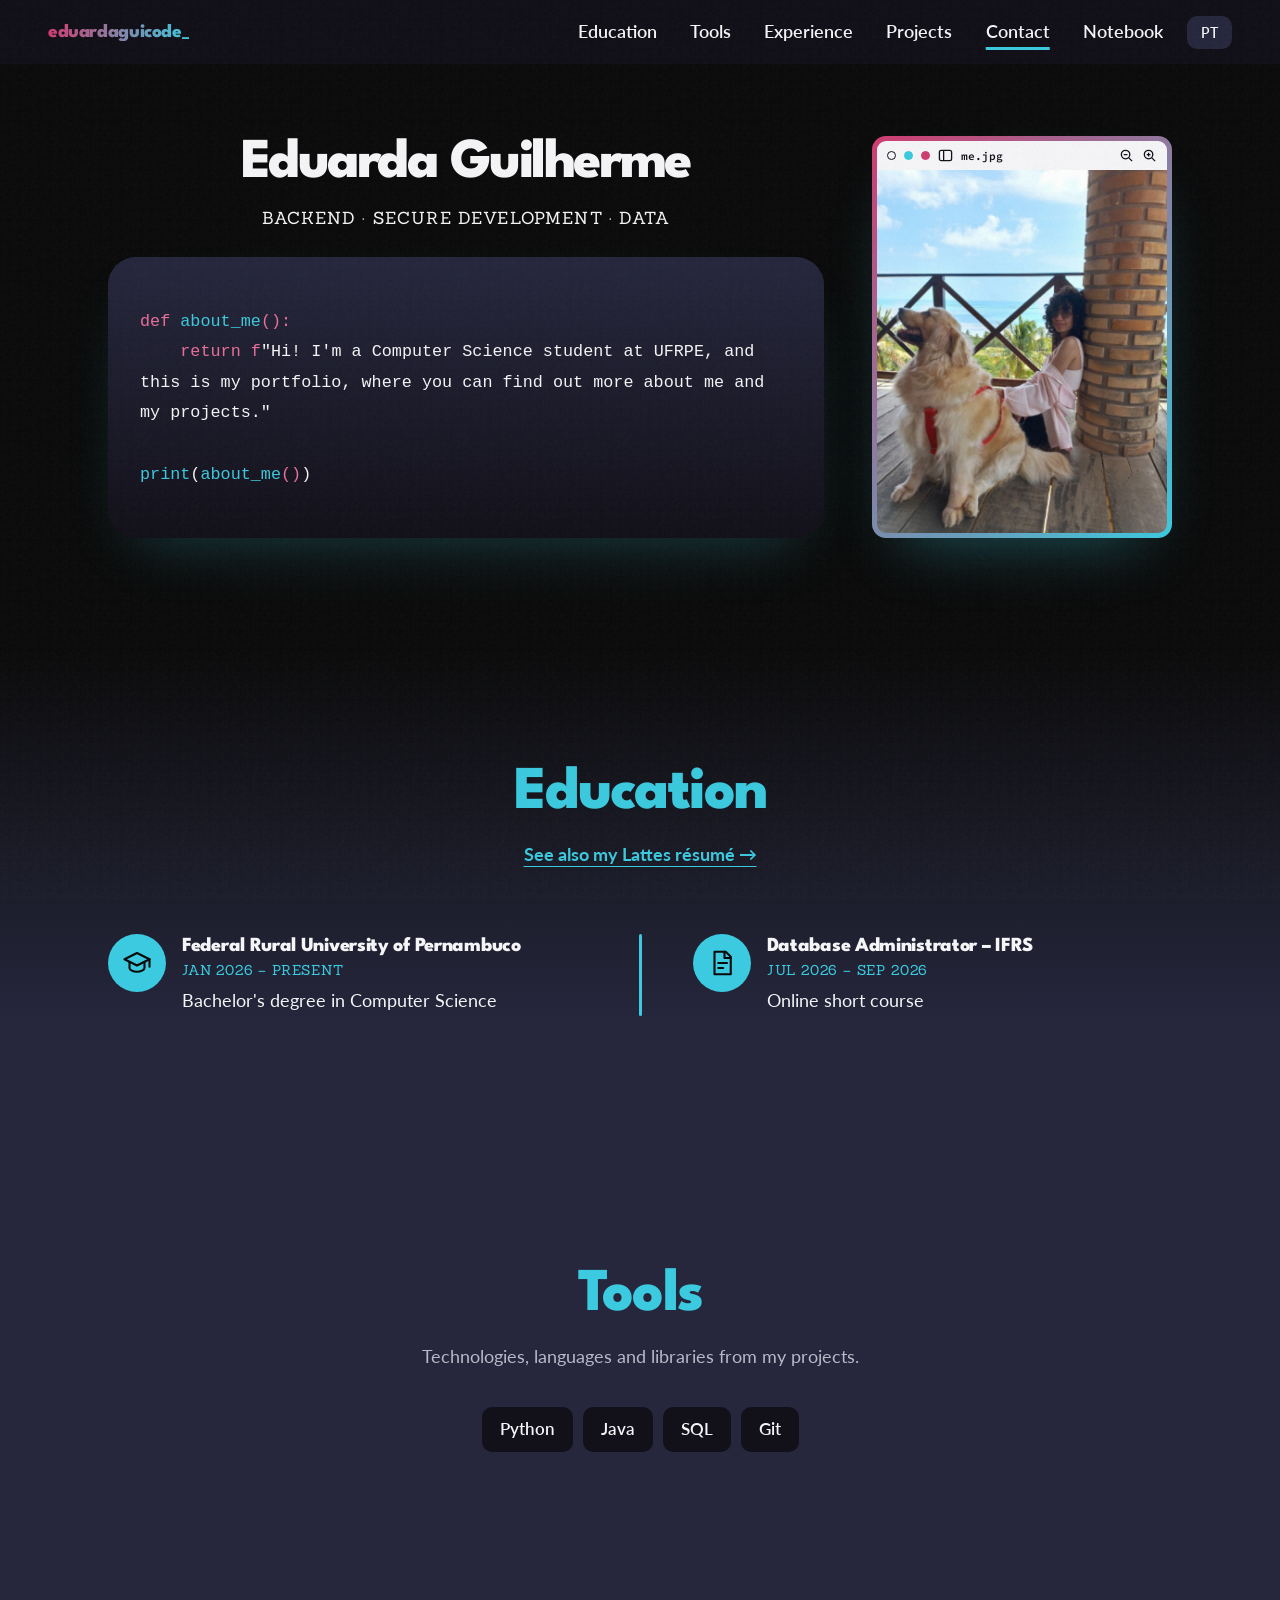
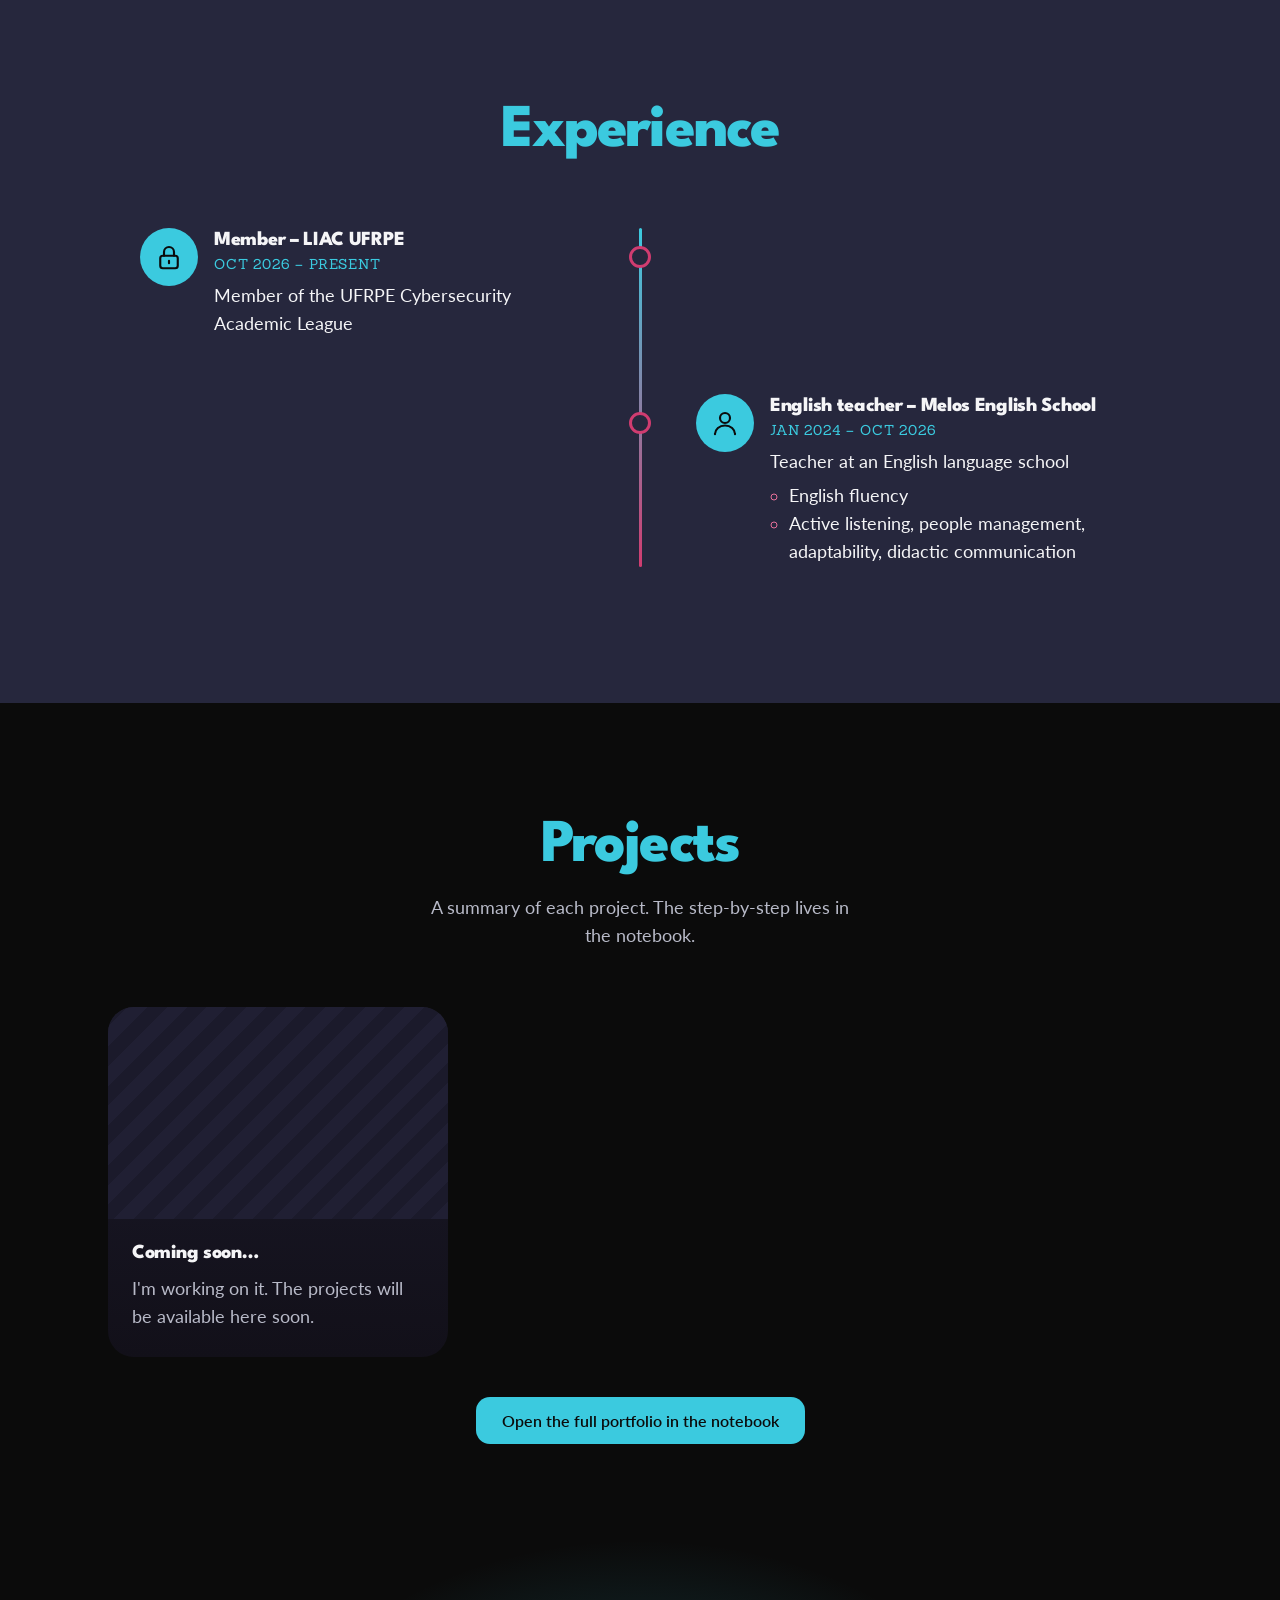
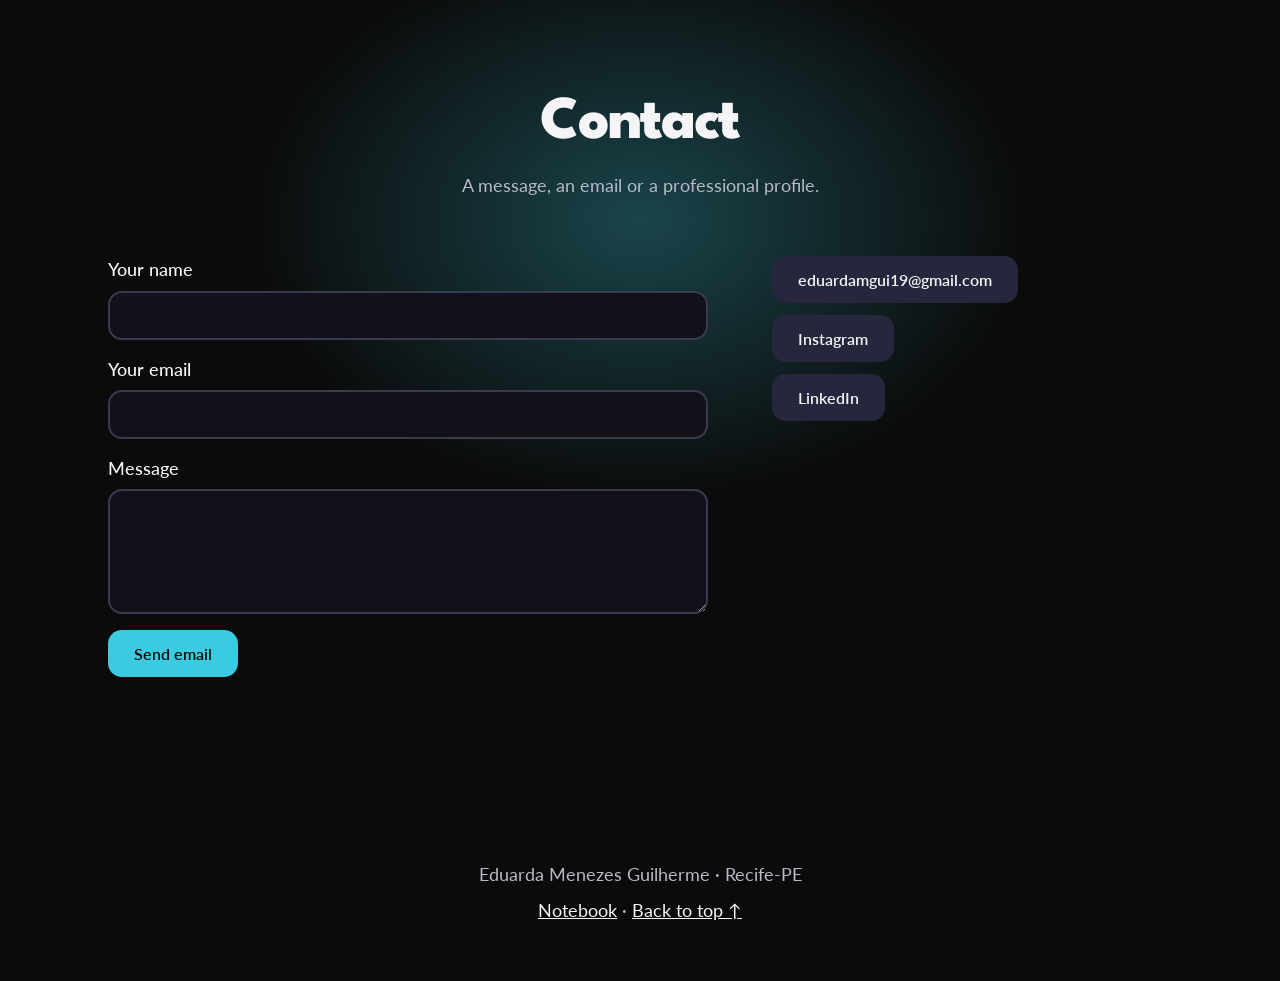
==== index.html @ 30572518 "Add files via upload" ====
<!DOCTYPE html>
<html lang="pt-BR">
<head>
<meta charset="utf-8">
<meta name="viewport" content="width=device-width, initial-scale=1">
<title>eduardaguicode — Eduarda Guilherme</title>
<meta name="description" content="Portfólio de Eduarda Guilherme, estudante de Ciência da Computação com foco em backend, desenvolvimento seguro e dados.">
<meta property="og:title" content="eduardaguicode_">
<meta property="og:description" content="Backend, desenvolvimento seguro e dados. Educação, experiência e projetos.">
<meta property="og:type" content="website">
<meta property="og:image" content="foto-eduarda.jpg">
<meta name="theme-color" content="#0B0B0B">
<link rel="icon" href="favicon.svg" type="image/svg+xml">
<link rel="preconnect" href="https://fonts.googleapis.com">
<link rel="preconnect" href="https://fonts.gstatic.com" crossorigin>
<link href="https://fonts.googleapis.com/css2?family=Lato:wght@400;700&family=League+Spartan:wght@700;800&family=Sanchez&family=Source+Code+Pro:wght@400&display=swap" rel="stylesheet">
<link rel="stylesheet" href="style.css">
</head>
<body>
<a class="skip" href="#main">Pular para o conteúdo</a>
<nav id="nav" aria-label="Principal"></nav>
<main id="main"></main>
<footer id="foot"></footer>
<noscript><p style="padding:2rem;text-align:center">Este site precisa de JavaScript. / This site needs JavaScript.</p></noscript>
<script src="data.js"></script>
<script src="app.js"></script>
<script>if(typeof DATA==="undefined"||typeof route_==="undefined"){document.getElementById("main").innerHTML="<p style=\"padding:2rem;text-align:center\">Não foi possível carregar data.js e app.js. Mantenha todos os arquivos na mesma pasta do index.html.</p>"}</script>
</body>
</html>
---- style.css ----
:root{
  --bg:#0B0B0B; --surface:#26273D; --deep:#121019; --card:#1b1a2b;
  --cyan:#3bcadf; --mag:#d03c70; --mag-ac:#e8709a; /* magenta claro: variante acessível para texto pequeno */
  --text:#F5F5F7; --muted:#B8BAC8; --border:#393A50;
  --grad:linear-gradient(90deg,var(--mag),var(--cyan));
  --disp:"League Spartan",system-ui,sans-serif; --sec:"Sanchez",Georgia,serif; --body:"Lato",system-ui,sans-serif; --code:"Source Code Pro",ui-monospace,monospace;
  --m:clamp(16px,4vw,48px); --ease:cubic-bezier(.2,.7,.2,1);
  --z-nav:20; --z-skip:30; --z-grain:40;
  color-scheme:dark}
*,*::before,*::after{box-sizing:border-box}
html{scroll-behavior:smooth;scroll-padding-top:90px}
body{margin:0;background:var(--bg);color:var(--text);font:400 1.1rem/1.6 var(--body);-webkit-font-smoothing:antialiased}
body::after{content:"";position:fixed;inset:0;pointer-events:none;z-index:var(--z-grain);opacity:.07;
  background-image:url("data:image/svg+xml,%3Csvg xmlns='http://www.w3.org/2000/svg' width='160' height='160'%3E%3Cfilter id='n'%3E%3CfeTurbulence baseFrequency='.9' numOctaves='2' stitchTiles='stitch'/%3E%3C/filter%3E%3Crect width='100%25' height='100%25' filter='url(%23n)'/%3E%3C/svg%3E")}
a{color:inherit}
p{margin:0;text-wrap:pretty}
h1,h2,h3{font-family:var(--disp);font-weight:800;margin:0;letter-spacing:-.03em;line-height:1.05;text-wrap:balance}
h2{font-size:clamp(2.3rem,5vw,3.8rem);color:var(--cyan);text-align:center}
h3{font-size:1.25rem;letter-spacing:-.015em;line-height:1.2}
:focus-visible{outline:3px solid var(--cyan);outline-offset:3px;border-radius:6px}
::selection{background:var(--mag);color:#fff}
.vh{position:absolute;width:1px;height:1px;overflow:hidden;clip:rect(0 0 0 0)}
.skip{position:absolute;left:12px;top:-60px;z-index:var(--z-skip);background:var(--cyan);color:var(--bg);padding:10px 16px;border-radius:10px;font-weight:600;transition:top .2s}
.skip:focus{top:12px}
.wrap{width:100%;max-width:1160px;margin-inline:auto;padding-inline:var(--m)}
.narrow{max-width:860px;text-align:center}
section{padding-block:clamp(56px,9vw,112px) clamp(72px,11vw,136px)}
.lede{color:var(--muted);text-align:center;margin:16px auto 0;max-width:46ch}
.lede a{color:var(--cyan);font-weight:700;text-underline-offset:5px}.lede a:hover{text-decoration-thickness:3px}

/* navegação */
#nav{position:sticky;top:0;z-index:var(--z-nav);display:flex;align-items:center;flex-wrap:wrap;gap:8px 24px;padding:12px var(--m);background:rgba(18,16,25,.95)}
.logo{font:800 1.2rem var(--disp);letter-spacing:-.02em;text-decoration:none;background:var(--grad);-webkit-background-clip:text;background-clip:text;color:transparent}
.cur{animation:blink 1.1s steps(2) infinite}
@keyframes blink{50%{opacity:0}}
.links{display:flex;gap:clamp(14px,2.6vw,34px);margin-left:auto;overflow-x:auto;scrollbar-width:none}
.links a{font-weight:600;text-decoration:underline 3px transparent;text-underline-offset:9px;white-space:nowrap;padding:6px 0;transition:color .2s,text-decoration-color .2s}
.links a:hover{color:var(--cyan)}
.links a.on{text-decoration-color:var(--cyan)}
.lang{background:var(--surface);color:var(--text);border:0;border-radius:10px;padding:8px 14px;font:600 .9rem var(--body);cursor:pointer;transition:background .2s,transform .15s}
.lang:hover{background:var(--mag)}.lang:active{transform:scale(.96)}
@media(max-width:820px){.lang{margin-left:auto}.links{order:3;width:100%;margin:0}}

/* botões */
.btn{display:inline-block;background:var(--cyan);color:var(--bg);border:0;border-radius:14px;padding:14px 26px;font:600 1rem var(--body);text-decoration:none;cursor:pointer;transition:transform .2s var(--ease),filter .2s,background .2s}
.btn:hover{transform:translateY(-2px);filter:brightness(1.1)}
.btn:active{transform:scale(.98)}
.btn.alt{background:var(--surface);color:var(--text)}
.btn.alt:hover{background:#34355a;filter:none}
.cta{text-align:center}

/* moldura estilo navegador */
.chrome{display:flex;align-items:center;gap:8px;background:var(--text);color:var(--deep);padding:7px 10px;font:400 .7rem var(--code)}
.chrome i{width:9px;height:9px;border-radius:50%;border:1.5px solid var(--deep)}
.chrome i+i{background:var(--cyan);border-color:var(--cyan)}.chrome i+i+i{background:var(--mag);border-color:var(--mag)}
.chrome span{margin-right:auto;font-weight:600}
.chrome svg{flex:none}

/* hero */
.hero{display:grid;grid-template-columns:minmax(0,1fr) minmax(220px,300px);gap:clamp(24px,4vw,48px);align-items:stretch;padding-block:clamp(40px,6vw,72px) clamp(56px,9vw,112px)}
.intro{text-align:center;display:flex;flex-direction:column}
h1{letter-spacing:-.045em;line-height:.98}
.intro h1{font-size:min(4.1rem,4.4vw);white-space:nowrap}
.sub{font:400 clamp(.85rem,1.6vw,1.05rem) var(--sec);text-transform:uppercase;letter-spacing:.07em;margin:16px 0 28px}
.code{flex:1;display:flex;flex-direction:column;justify-content:center;text-align:left;background:linear-gradient(180deg,var(--surface),var(--deep));border-radius:28px;padding:clamp(20px,3vw,32px);box-shadow:0 28px 60px -30px rgba(59,202,223,.3)}
.code pre{margin:0;white-space:pre-wrap;font:400 clamp(.85rem,1.5vw,1.05rem)/1.7 var(--code);overflow-wrap:anywhere}
.code .k,.code .p{color:var(--mag-ac)}.code .f{color:var(--cyan)}
.frame{display:flex;flex-direction:column;margin:0;background:linear-gradient(135deg,var(--mag),var(--cyan));padding:5px;border-radius:14px;box-shadow:0 30px 60px -30px rgba(59,202,223,.4);transition:transform .4s var(--ease)}
.frame:hover{transform:rotate(-1deg) translateY(-3px)}
.frame .chrome{border-radius:9px 9px 0 0}
.frame img{display:block;flex:1;min-height:0;width:100%;height:auto;aspect-ratio:4/5;object-fit:cover;border-radius:0 0 9px 9px;background:var(--deep)}
@media(max-width:760px){.intro h1{font-size:8.2vw}.hero{grid-template-columns:1fr}.frame{max-width:320px;margin-inline:auto;order:-1}}

/* faixa educação / ferramentas / experiência */
.band{background:linear-gradient(180deg,var(--bg) 0,var(--surface) 380px,var(--surface) 100%)}
.edu{display:grid;grid-template-columns:1fr 3px 1fr;gap:clamp(24px,4vw,56px);margin-top:clamp(36px,5vw,64px)}
.edu .bar{background:var(--cyan);border-radius:2px}
.list,.tl{list-style:none;margin:0;padding:0;display:grid;gap:32px}
.item{display:grid;grid-template-columns:auto 1fr;gap:16px;align-items:start}
.item h3{color:var(--text)}
.date{font-family:var(--sec);text-transform:uppercase;letter-spacing:.06em;color:var(--cyan);font-weight:400;margin:2px 0 6px;font-size:.85rem}
.dots{margin:6px 0 0;padding-left:1.1em}.dots li::marker{color:var(--mag-ac)}
.ico{display:grid;place-items:center;width:58px;height:58px;border-radius:50%;background:var(--cyan)}
.ico svg{width:30px;height:30px;fill:none;stroke:var(--bg);stroke-width:1.7;stroke-linecap:round;stroke-linejoin:round}
@media(max-width:760px){.edu{grid-template-columns:1fr}.edu .bar{height:3px}}
.tags{display:flex;flex-wrap:wrap;gap:10px;list-style:none;margin:36px 0 0;padding:0}
.narrow .tags{justify-content:center}
.tag{background:var(--deep);border-radius:10px;padding:9px 18px;font-weight:600;font-size:1.05rem;transition:transform .2s var(--ease),color .2s}
.tag:hover{transform:translateY(-3px);color:var(--cyan)}
.tl{position:relative;max-width:1000px;margin:clamp(36px,5vw,64px) auto 0;gap:56px}
.tl::before{content:"";position:absolute;left:50%;top:0;bottom:0;width:3px;margin-left:-1.5px;background:linear-gradient(180deg,var(--cyan),var(--mag));border-radius:2px}
.tl .item{position:relative;width:50%;padding-right:56px}
.tl .item:nth-child(even){margin-left:50%;padding-right:0;padding-left:56px}
.tl .item::after{content:"";position:absolute;top:18px;right:-11px;width:22px;height:22px;border-radius:50%;border:3px solid var(--mag);background:var(--surface)}
.tl .item:nth-child(even)::after{right:auto;left:-11px}
@media(max-width:760px){.tl::before{left:11px}.tl .item,.tl .item:nth-child(even){width:100%;margin-left:0;padding:0 0 0 48px}
  .tl .item::after,.tl .item:nth-child(even)::after{left:0;right:auto}}

/* projetos */
.pgrid{display:grid;grid-template-columns:repeat(auto-fill,minmax(280px,1fr));gap:22px;margin:clamp(36px,5vw,56px) 0 40px;align-items:start}
.pcard{display:flex;flex-direction:column;background:linear-gradient(180deg,var(--card),var(--deep));border-radius:26px;overflow:hidden;text-decoration:none;color:var(--text);transition:transform .25s var(--ease),box-shadow .25s}
a.pcard:hover{transform:translateY(-5px);box-shadow:0 26px 50px -26px rgba(59,202,223,.45)}
.pimg{aspect-ratio:16/10;background:var(--card);display:grid;place-items:center;font:800 4rem var(--disp);color:var(--surface);overflow:hidden}
.pimg img{width:100%;height:100%;object-fit:cover}
.pbody{display:flex;flex-direction:column;gap:10px;padding:22px 24px 26px;flex:1}
.pbody p{color:var(--muted)}
.pbody .tags{margin:4px 0 0;gap:6px}.pbody .tag{font-size:.82rem;padding:4px 11px;background:var(--surface)}
.more{margin-top:auto;padding-top:10px;color:var(--cyan);font-weight:600}
.ghost .pimg{background:repeating-linear-gradient(135deg,var(--card) 0 14px,#201f33 14px 28px)}

/* contato */
.contact{position:relative;isolation:isolate}
.contact::before{content:"";position:absolute;z-index:-1;left:50%;top:-40px;width:min(780px,100%);height:560px;transform:translateX(-50%);background:radial-gradient(closest-side,rgba(59,202,223,.3),transparent)}
.contact h2{color:var(--text)}
.cgrid{display:grid;grid-template-columns:1.2fr .8fr;gap:clamp(24px,5vw,64px);margin-top:clamp(36px,5vw,56px);align-items:start}
form{display:grid;gap:16px;justify-items:start}
label{display:grid;gap:6px;font-weight:500;width:100%}
input,textarea{width:100%;background:var(--deep);color:var(--text);border:2px solid var(--border);border-radius:14px;padding:13px 16px;font:400 1rem var(--body);transition:border-color .2s}
input:focus,textarea:focus{border-color:var(--cyan);outline:0}
[aria-invalid=true]{border-color:var(--mag)}
.err{display:none;color:var(--mag-ac);font-size:.92rem}.err.show{display:block}
.soc{display:grid;gap:12px;justify-items:start}
@media(max-width:760px){.cgrid{grid-template-columns:1fr}}

/* bloco de notas */
.nb{max-width:960px;padding-block:clamp(32px,6vw,72px)}
.back{color:var(--cyan);font-weight:600;text-decoration:none}
.back:hover{text-decoration:underline;text-underline-offset:5px}
.note{margin-top:24px;background:var(--deep);border-radius:22px;overflow:hidden}
.note .body{display:grid;gap:22px;padding:clamp(24px,5vw,56px)}
.note h1{color:var(--cyan);font-size:clamp(2rem,5vw,3.4rem)}
.note h2{text-align:left;font-size:1.6rem}
.note p{max-width:62ch}
.pitch{font-size:clamp(1.15rem,2.2vw,1.5rem);line-height:1.4}
.steps{margin:0;padding-left:1.4em;display:grid;gap:22px;max-width:66ch}
.steps li::marker{color:var(--mag-ac);font-weight:800}
.steps h3{margin-bottom:4px}
.row{display:flex;flex-wrap:wrap;gap:12px;max-width:none!important}
.nlist{list-style:none;margin:0;padding:0;display:grid;gap:10px}
.nlist a{display:flex;justify-content:space-between;gap:16px;background:var(--surface);border-radius:16px;padding:18px 24px;text-decoration:none;font:800 1.25rem var(--disp);letter-spacing:-.02em;transition:background .2s,transform .2s var(--ease)}
.nlist a:hover{background:#34355a;transform:translateX(4px)}
.wipbox{background:var(--card);border-radius:18px;padding:clamp(24px,4vw,40px)}
.wipbox::before{content:"";display:block;width:52px;height:7px;border-radius:4px;background:var(--mag);margin-bottom:20px}
.big{font:800 clamp(1.6rem,4vw,2.6rem)/1.1 var(--disp);letter-spacing:-.03em;margin-bottom:10px}

footer{padding:48px var(--m) 56px;text-align:center;color:var(--muted);display:grid;gap:8px}
footer a{color:var(--text)}footer a:hover{color:var(--cyan)}

/* movimento */
.js .rv{opacity:0;transform:translateY(24px);transition:opacity .6s var(--ease),transform .6s var(--ease);transition-delay:calc(var(--i,0)*80ms)}
.js .rv.in{opacity:1;transform:none}
@media(prefers-reduced-motion:reduce){html{scroll-behavior:auto}.cur{animation:none}.js .rv{transform:none;transition:opacity .2s}*{transition-duration:.01ms!important}}
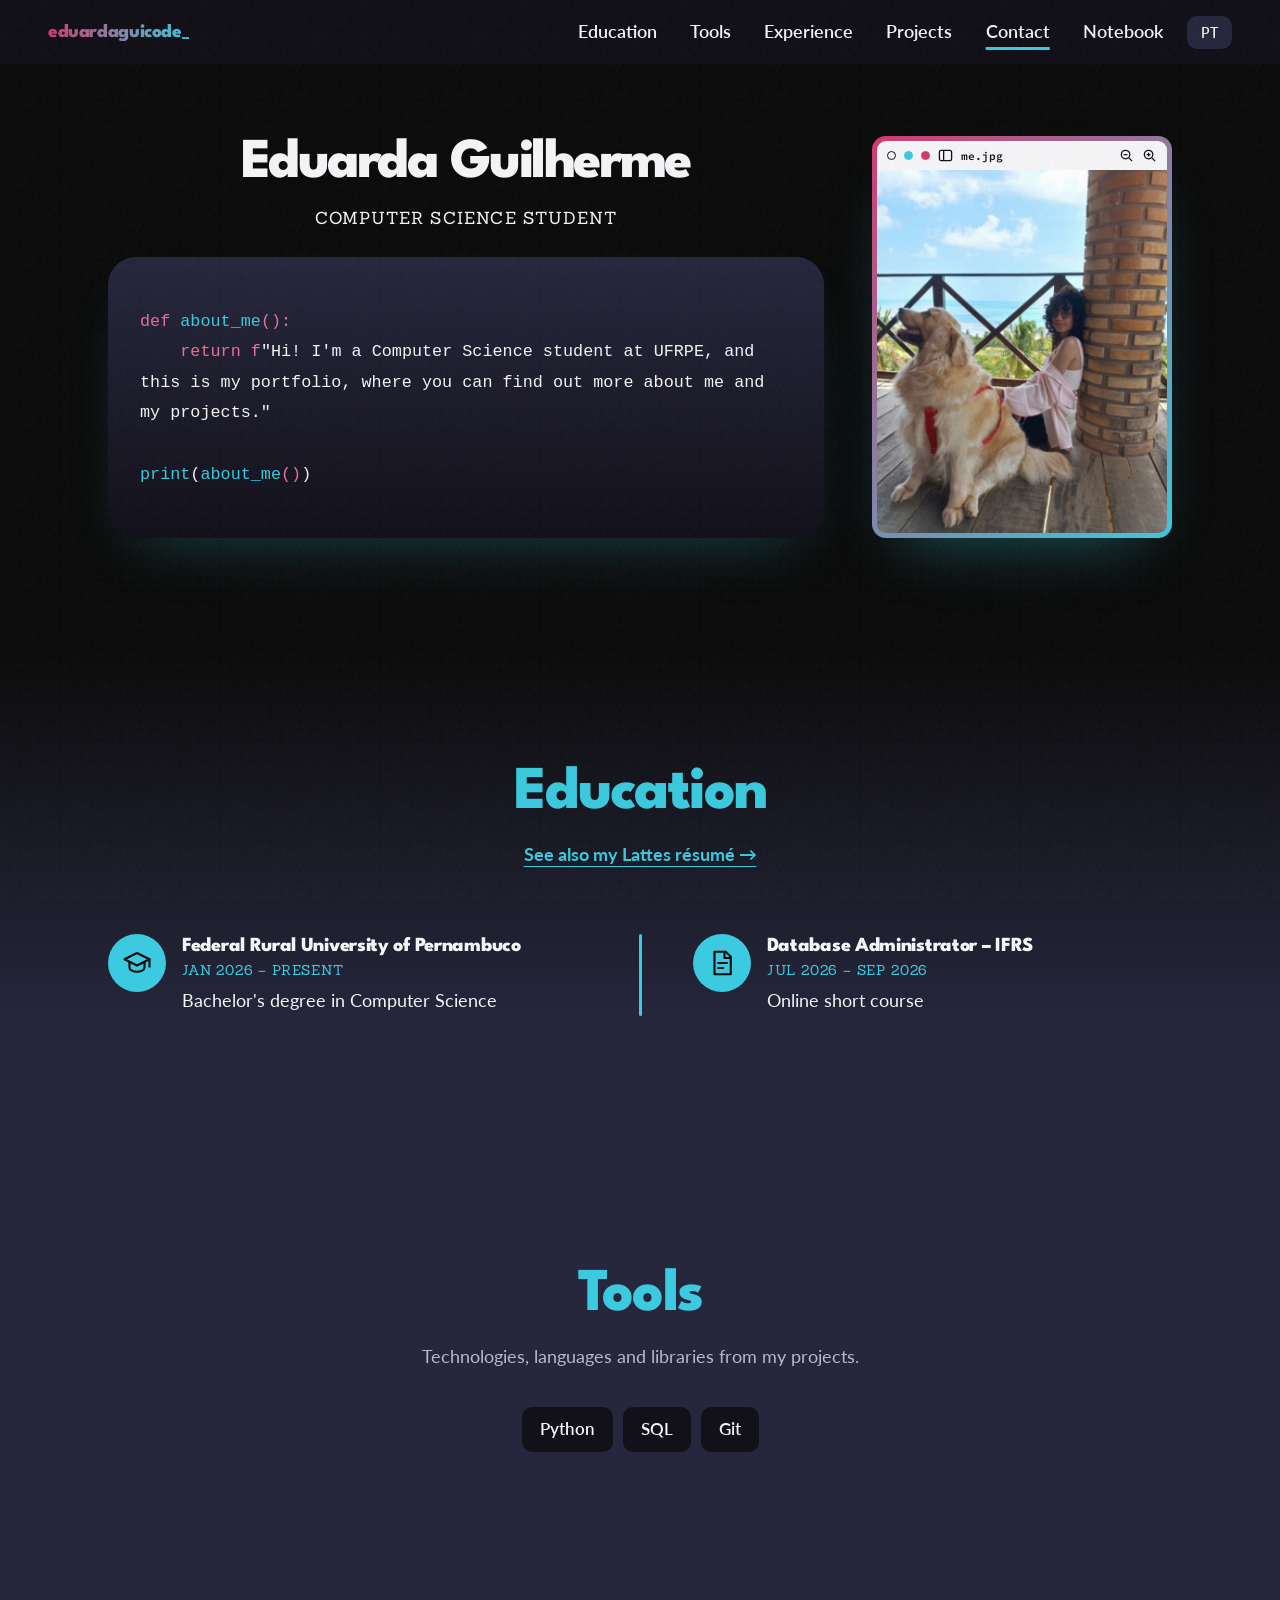
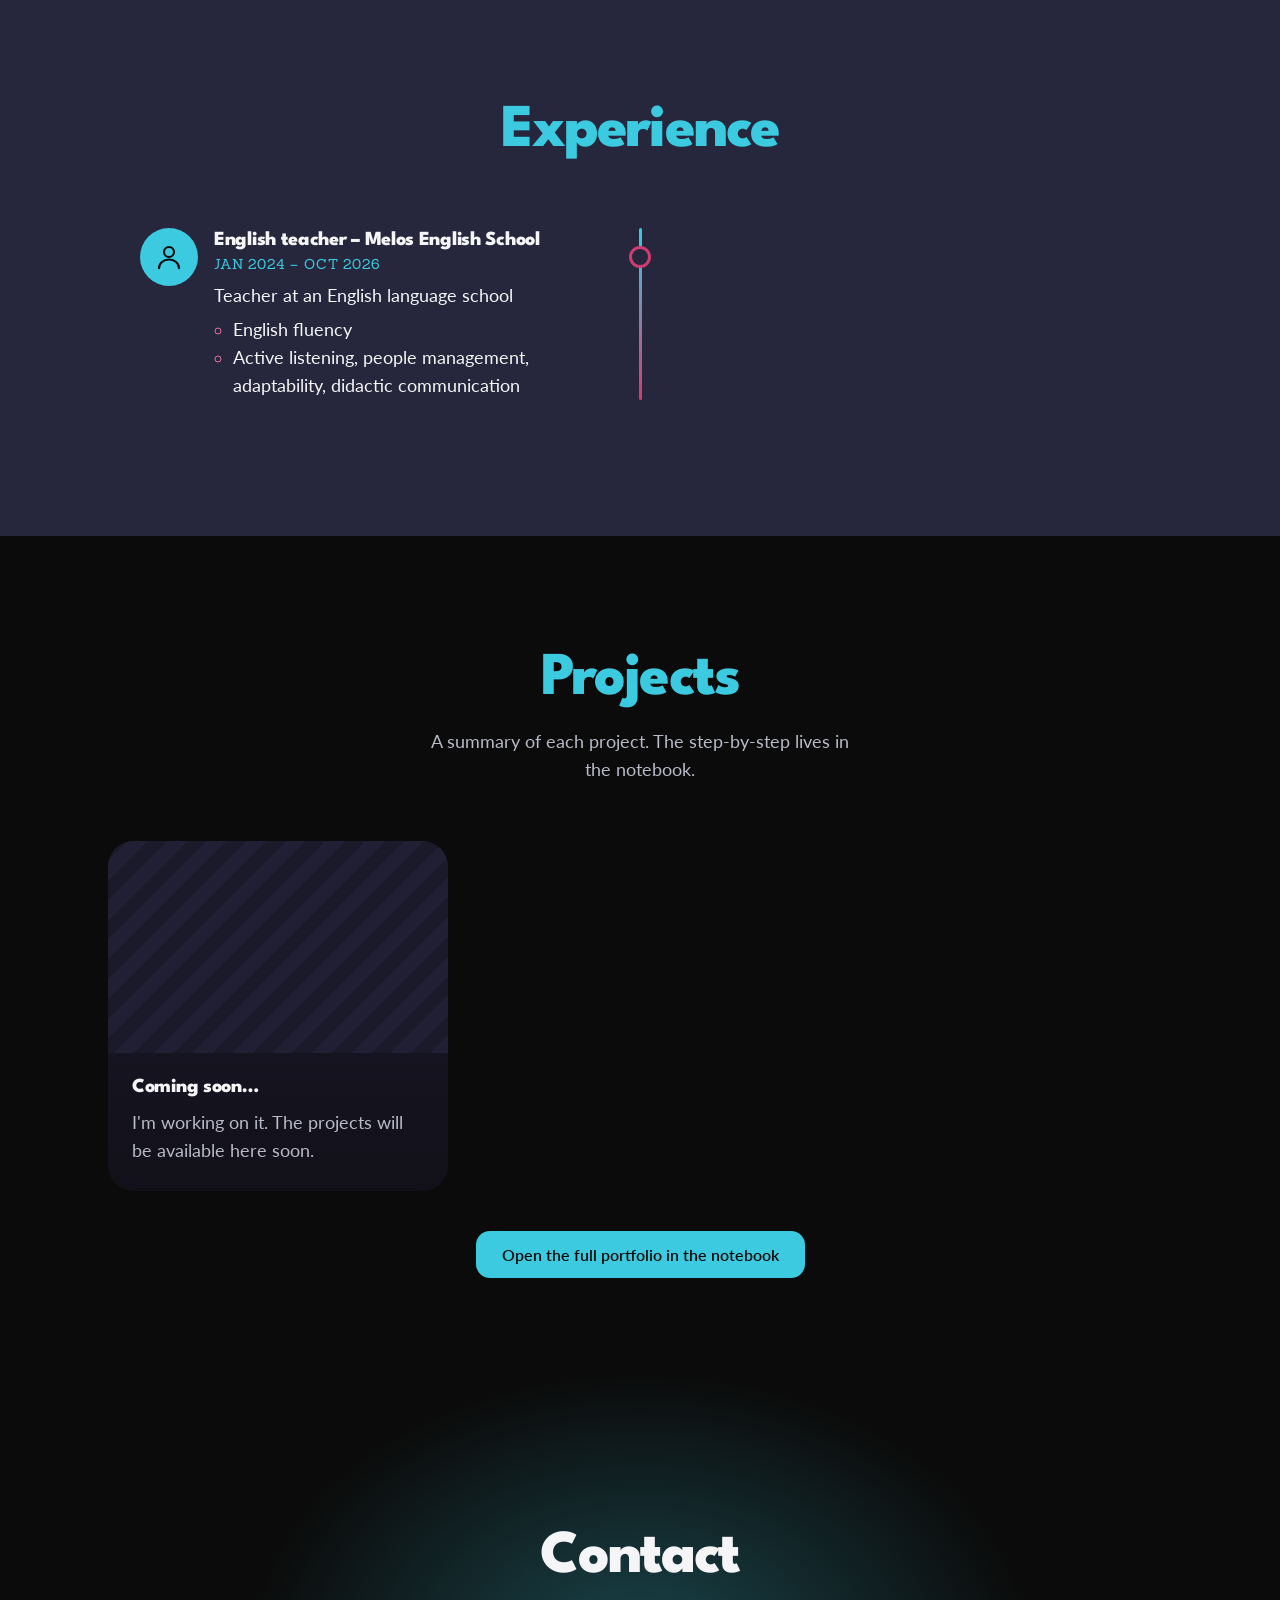
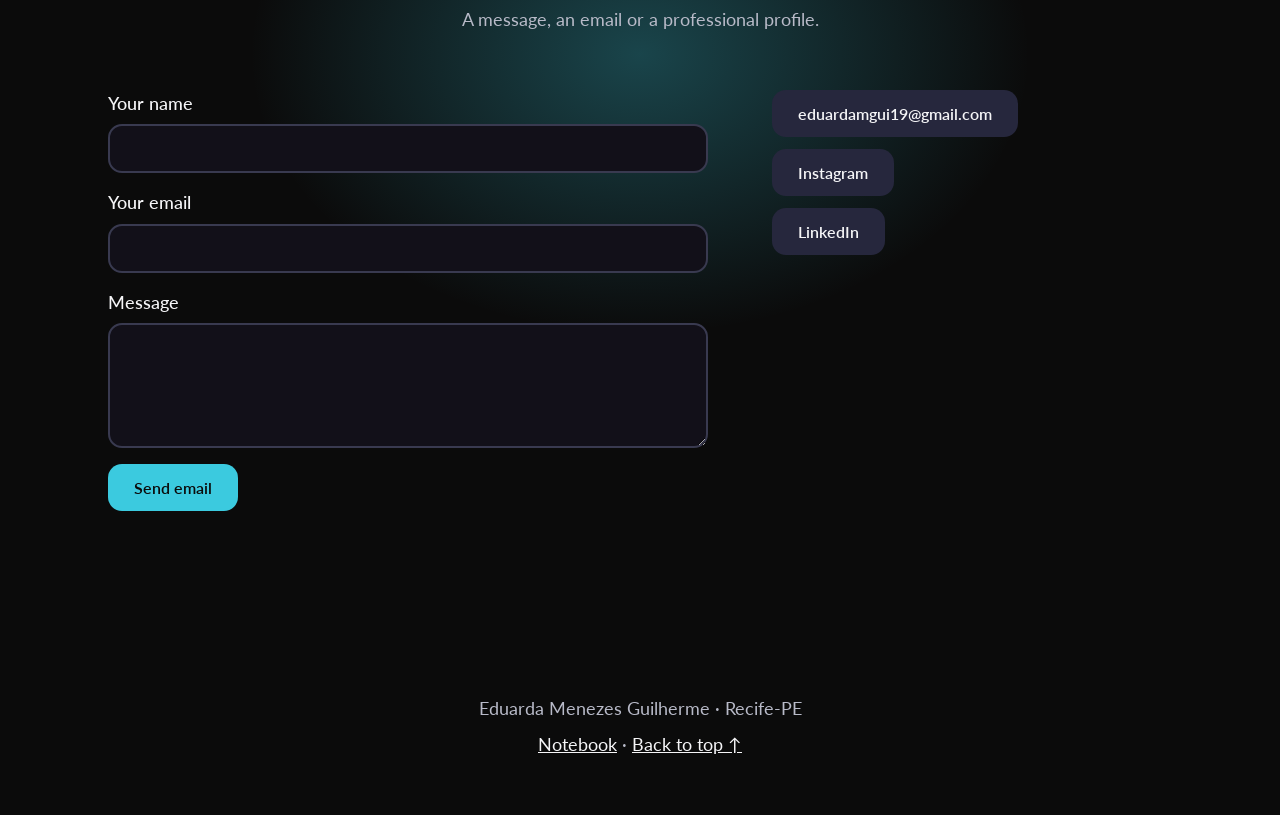
==== commit aa25c5df: "edição de informações" ====
--- a/index.html
+++ b/index.html
@@ -3,7 +3,7 @@
 <head>
 <meta charset="utf-8">
 <meta name="viewport" content="width=device-width, initial-scale=1">
-<title>eduardaguicode — Eduarda Guilherme</title>
+<title>eduardaguicode_</title>
 <meta name="description" content="Portfólio de Eduarda Guilherme, estudante de Ciência da Computação com foco em backend, desenvolvimento seguro e dados.">
 <meta property="og:title" content="eduardaguicode_">
 <meta property="og:description" content="Backend, desenvolvimento seguro e dados. Educação, experiência e projetos.">
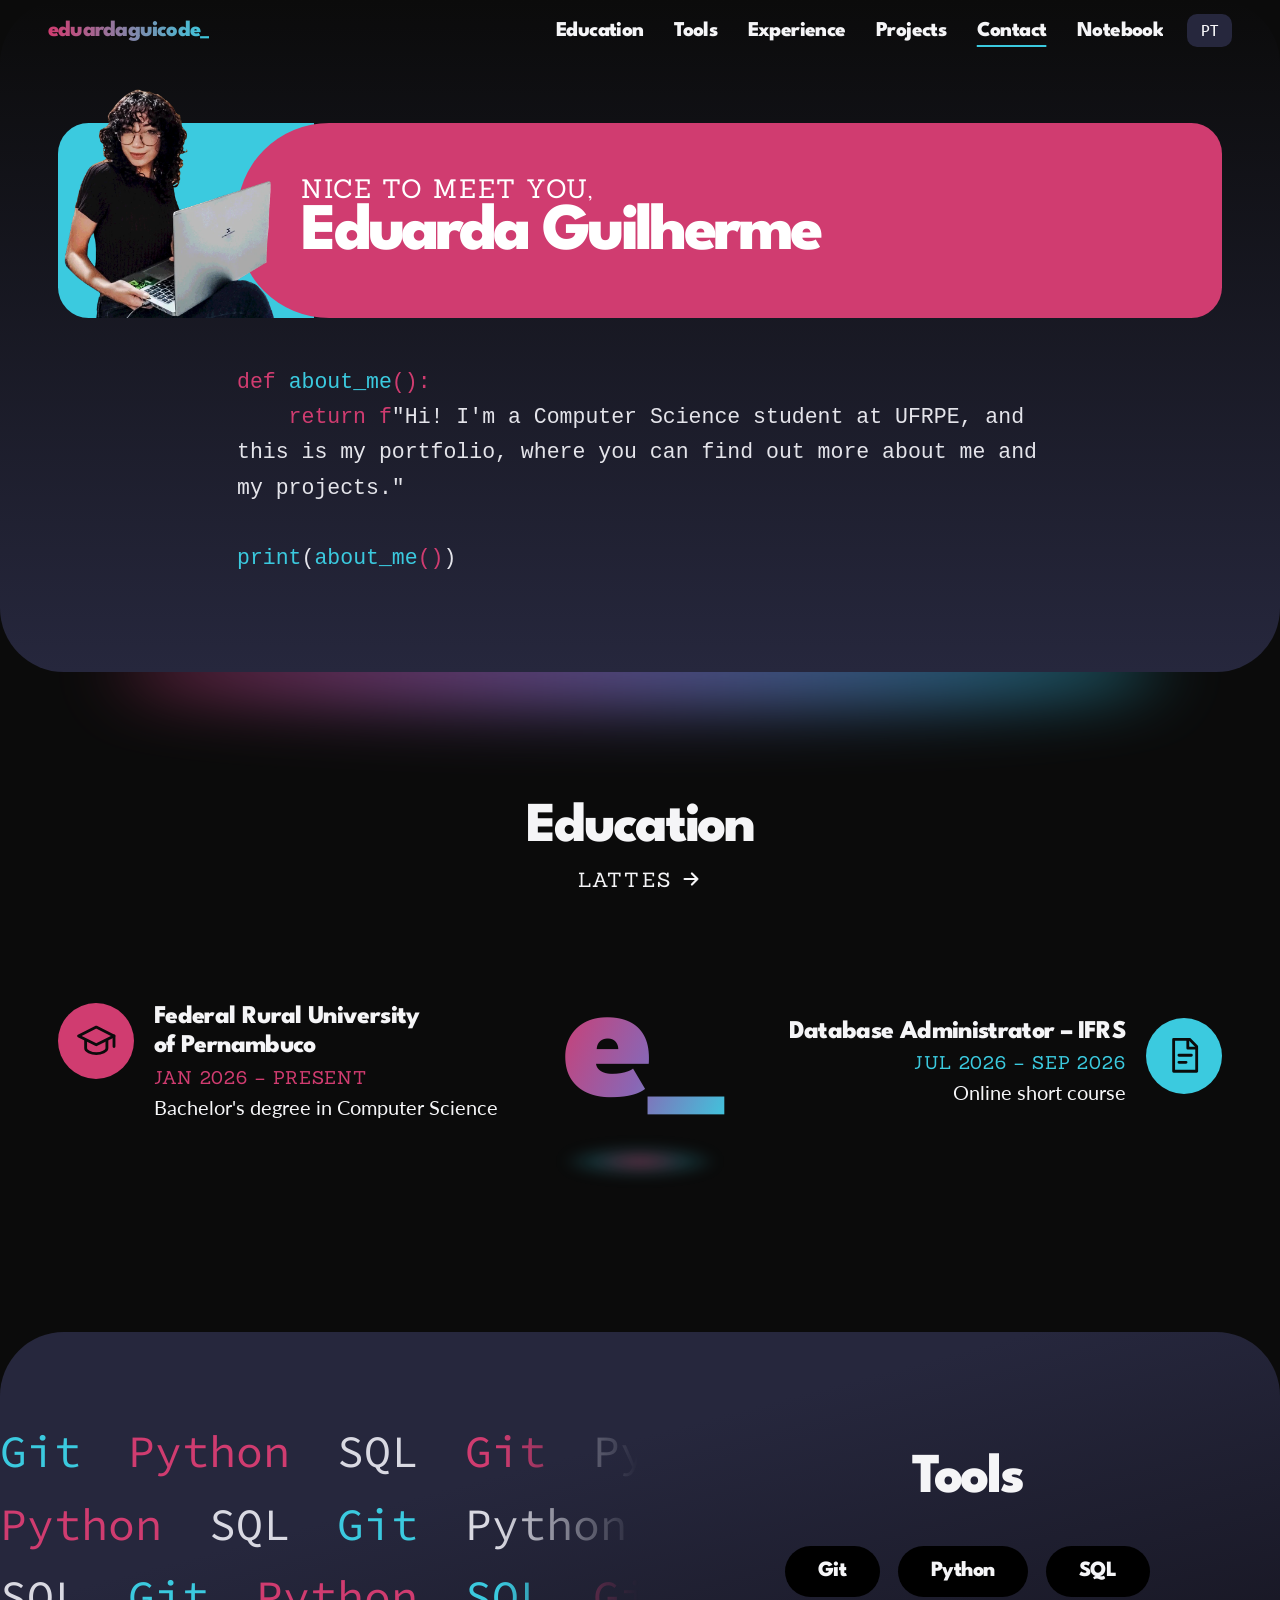
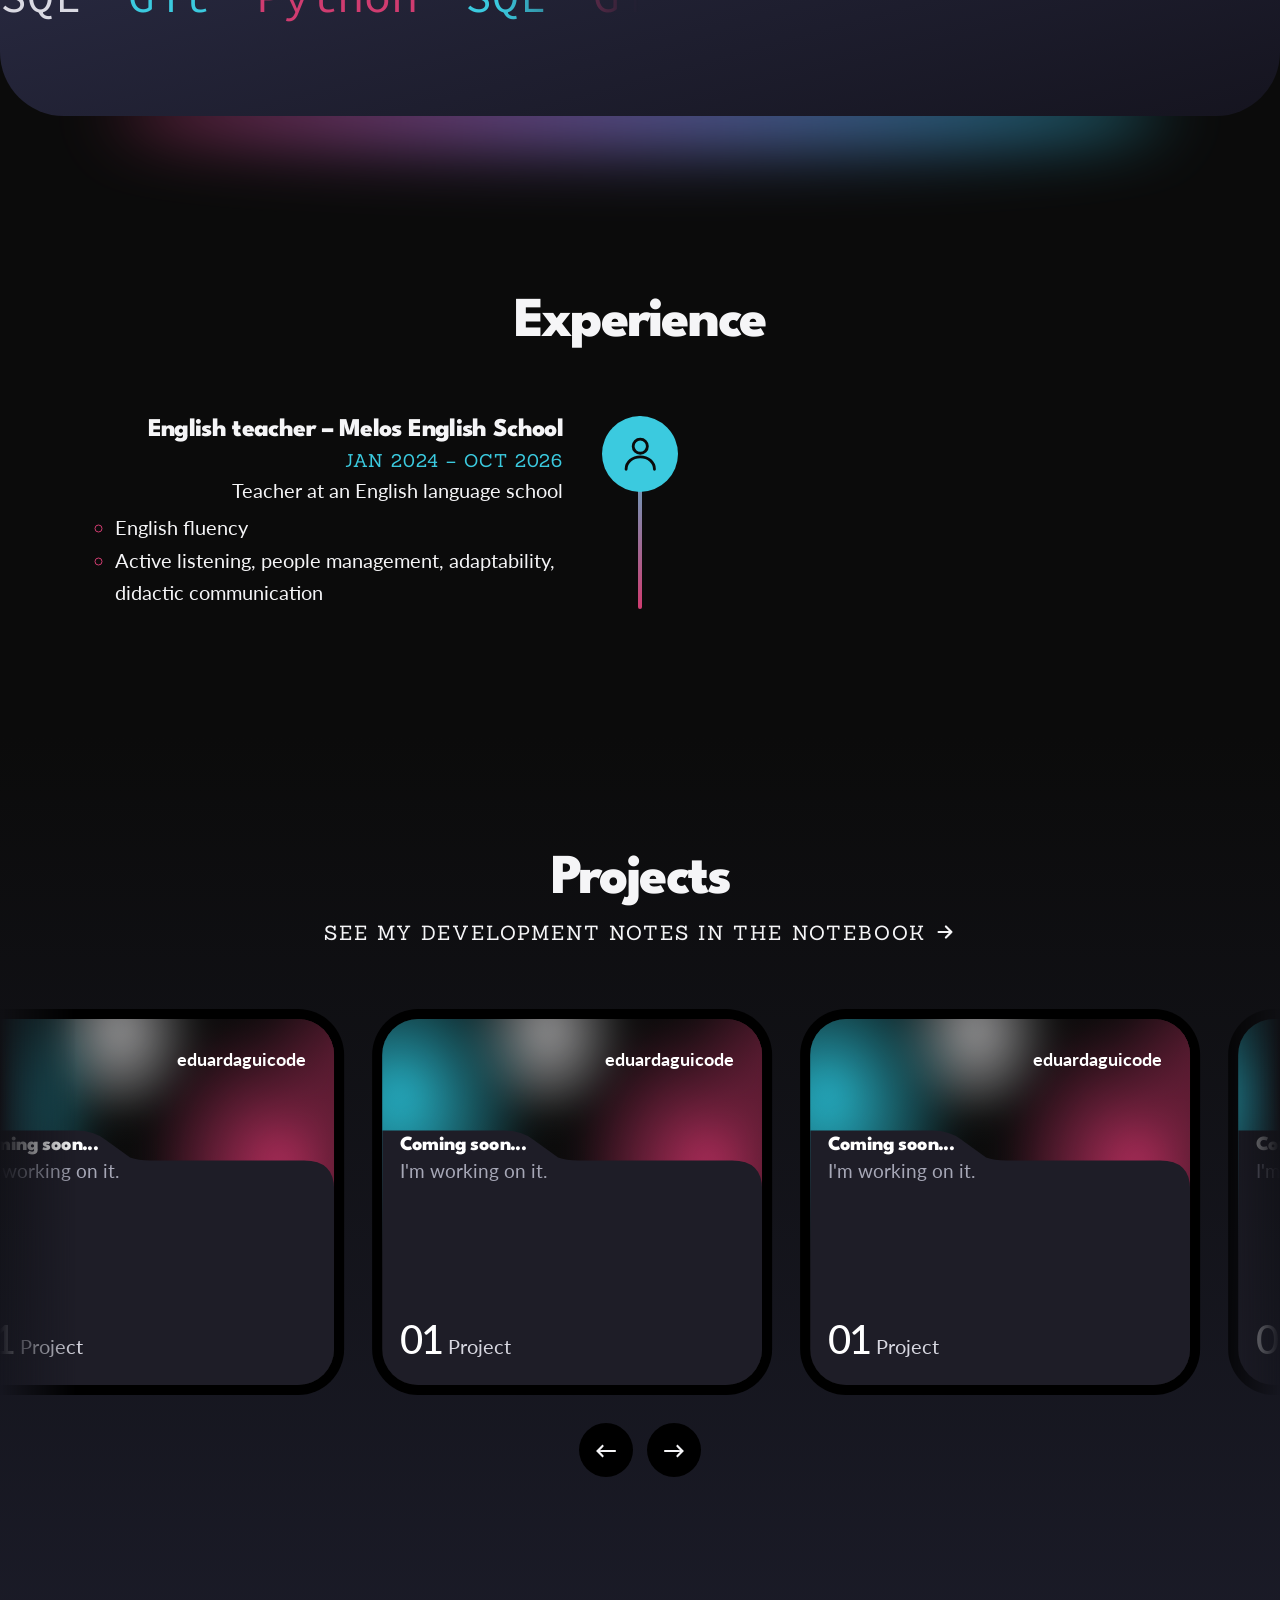
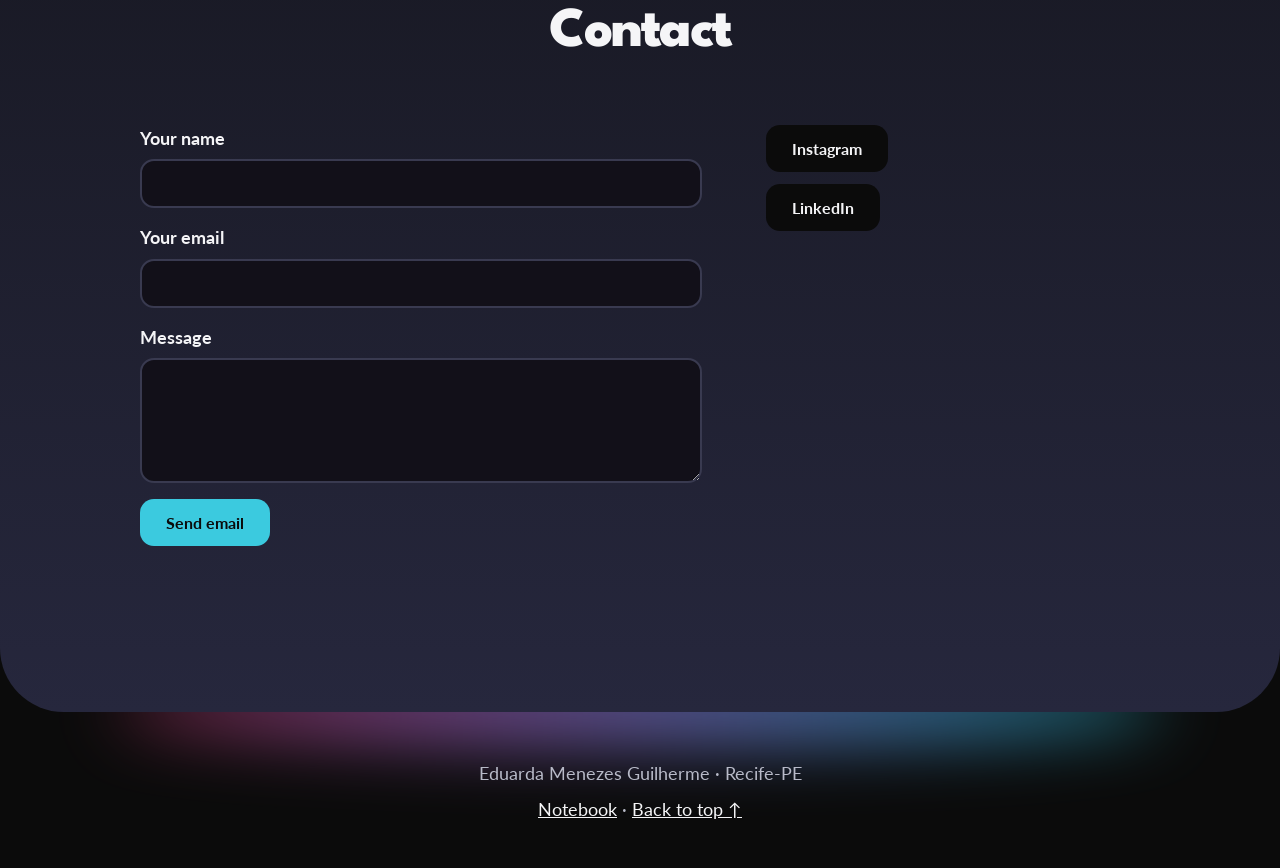
==== commit e0eb377a: "Atualização de design" ====
--- a/index.html
+++ b/index.html
@@ -8,12 +8,12 @@
 <meta property="og:title" content="eduardaguicode_">
 <meta property="og:description" content="Backend, desenvolvimento seguro e dados. Educação, experiência e projetos.">
 <meta property="og:type" content="website">
-<meta property="og:image" content="foto-eduarda.jpg">
 <meta name="theme-color" content="#0B0B0B">
+<meta property="og:locale" content="pt_BR">
 <link rel="icon" href="favicon.svg" type="image/svg+xml">
 <link rel="preconnect" href="https://fonts.googleapis.com">
 <link rel="preconnect" href="https://fonts.gstatic.com" crossorigin>
-<link href="https://fonts.googleapis.com/css2?family=Lato:wght@400;700&family=League+Spartan:wght@700;800&family=Sanchez&family=Source+Code+Pro:wght@400&display=swap" rel="stylesheet">
+<link href="https://fonts.googleapis.com/css2?family=Lato:wght@400;700;900&family=League+Spartan:wght@700;800&family=Sanchez&family=Source+Code+Pro:wght@400;500&display=swap" rel="stylesheet">
 <link rel="stylesheet" href="style.css">
 </head>
 <body>
--- a/style.css
+++ b/style.css
@@ -1,134 +1,173 @@
 :root{
   --bg:#0B0B0B; --surface:#26273D; --deep:#121019; --card:#1b1a2b;
-  --cyan:#3bcadf; --mag:#d03c70; --mag-ac:#e8709a; /* magenta claro: variante acessível para texto pequeno */
+  --cyan:#3bcadf; --mag:#d03c70; --mag-ac:#e8709a;
   --text:#F5F5F7; --muted:#B8BAC8; --border:#393A50;
   --grad:linear-gradient(90deg,var(--mag),var(--cyan));
   --disp:"League Spartan",system-ui,sans-serif; --sec:"Sanchez",Georgia,serif; --body:"Lato",system-ui,sans-serif; --code:"Source Code Pro",ui-monospace,monospace;
-  --m:clamp(16px,4vw,48px); --ease:cubic-bezier(.2,.7,.2,1);
-  --z-nav:20; --z-skip:30; --z-grain:40;
+  --m:clamp(16px,4vw,48px); --ease:cubic-bezier(.2,.7,.2,1); --z-nav:20; --z-skip:30;
+  --r:clamp(32px,5vw,70px);
   color-scheme:dark}
 *,*::before,*::after{box-sizing:border-box}
-html{scroll-behavior:smooth;scroll-padding-top:90px}
-body{margin:0;background:var(--bg);color:var(--text);font:400 1.1rem/1.6 var(--body);-webkit-font-smoothing:antialiased}
-body::after{content:"";position:fixed;inset:0;pointer-events:none;z-index:var(--z-grain);opacity:.07;
-  background-image:url("data:image/svg+xml,%3Csvg xmlns='http://www.w3.org/2000/svg' width='160' height='160'%3E%3Cfilter id='n'%3E%3CfeTurbulence baseFrequency='.9' numOctaves='2' stitchTiles='stitch'/%3E%3C/filter%3E%3Crect width='100%25' height='100%25' filter='url(%23n)'/%3E%3C/svg%3E")}
+html{scroll-behavior:smooth;scroll-padding-top:84px}
+body{margin:0;background:var(--bg);color:var(--text);font:400 1.1rem/1.6 var(--body);-webkit-font-smoothing:antialiased;overflow-x:hidden}
 a{color:inherit}
 p{margin:0;text-wrap:pretty}
-h1,h2,h3{font-family:var(--disp);font-weight:800;margin:0;letter-spacing:-.03em;line-height:1.05;text-wrap:balance}
-h2{font-size:clamp(2.3rem,5vw,3.8rem);color:var(--cyan);text-align:center}
-h3{font-size:1.25rem;letter-spacing:-.015em;line-height:1.2}
+h1,h2,h3{font-family:var(--disp);font-weight:800;margin:0;letter-spacing:-.04em;line-height:1;text-wrap:balance}
+h2{font-size:clamp(2.3rem,4.4vw,3.7rem);color:var(--text);text-align:center}
+h3{font-size:1.25rem;letter-spacing:-.025em;line-height:1.15}
 :focus-visible{outline:3px solid var(--cyan);outline-offset:3px;border-radius:6px}
 ::selection{background:var(--mag);color:#fff}
 .vh{position:absolute;width:1px;height:1px;overflow:hidden;clip:rect(0 0 0 0)}
-.skip{position:absolute;left:12px;top:-60px;z-index:var(--z-skip);background:var(--cyan);color:var(--bg);padding:10px 16px;border-radius:10px;font-weight:600;transition:top .2s}
+.skip{position:absolute;left:12px;top:-60px;z-index:var(--z-skip);background:var(--cyan);color:var(--bg);padding:10px 16px;border-radius:10px;font-weight:700;transition:top .2s}
 .skip:focus{top:12px}
-.wrap{width:100%;max-width:1160px;margin-inline:auto;padding-inline:var(--m)}
-.narrow{max-width:860px;text-align:center}
-section{padding-block:clamp(56px,9vw,112px) clamp(72px,11vw,136px)}
-.lede{color:var(--muted);text-align:center;margin:16px auto 0;max-width:46ch}
-.lede a{color:var(--cyan);font-weight:700;text-underline-offset:5px}.lede a:hover{text-decoration-thickness:3px}
+.wrap{width:100%;max-width:1260px;margin-inline:auto;padding-inline:var(--m)}
 
-/* navegação */
-#nav{position:sticky;top:0;z-index:var(--z-nav);display:flex;align-items:center;flex-wrap:wrap;gap:8px 24px;padding:12px var(--m);background:rgba(18,16,25,.95)}
-.logo{font:800 1.2rem var(--disp);letter-spacing:-.02em;text-decoration:none;background:var(--grad);-webkit-background-clip:text;background-clip:text;color:transparent}
+/* navegação: transparente sobre o painel do topo; ganha fundo ao rolar */
+#nav{position:fixed;inset:0 0 auto 0;z-index:var(--z-nav);display:flex;align-items:center;flex-wrap:wrap;gap:6px 24px;padding:14px max(var(--m),calc(50% - 630px));transition:background-color .25s}
+#nav.solid{background:rgba(18,16,26,.97)}
+.logo{font:800 clamp(1.2rem,1.75vw,1.55rem) var(--disp);letter-spacing:-.035em;text-decoration:none;background:var(--grad);-webkit-background-clip:text;background-clip:text;color:transparent}
 .cur{animation:blink 1.1s steps(2) infinite}
 @keyframes blink{50%{opacity:0}}
-.links{display:flex;gap:clamp(14px,2.6vw,34px);margin-left:auto;overflow-x:auto;scrollbar-width:none}
-.links a{font-weight:600;text-decoration:underline 3px transparent;text-underline-offset:9px;white-space:nowrap;padding:6px 0;transition:color .2s,text-decoration-color .2s}
+.links{display:flex;gap:clamp(14px,2.4vw,36px);margin-left:auto;overflow-x:auto;scrollbar-width:none}
+.links a{font:800 clamp(1rem,1.65vw,1.45rem) var(--disp);letter-spacing:-.03em;text-decoration:underline 3px transparent;text-underline-offset:9px;white-space:nowrap;padding:6px 0;transition:color .2s,text-decoration-color .2s}
 .links a:hover{color:var(--cyan)}
 .links a.on{text-decoration-color:var(--cyan)}
 .lang{background:var(--surface);color:var(--text);border:0;border-radius:10px;padding:8px 14px;font:600 .9rem var(--body);cursor:pointer;transition:background .2s,transform .15s}
 .lang:hover{background:var(--mag)}.lang:active{transform:scale(.96)}
-@media(max-width:820px){.lang{margin-left:auto}.links{order:3;width:100%;margin:0}}
+@media(max-width:820px){.lang{margin-left:auto}.links{order:3;width:100%;margin:0}#nav{background:rgba(18,16,26,.97)}}
 
 /* botões */
-.btn{display:inline-block;background:var(--cyan);color:var(--bg);border:0;border-radius:14px;padding:14px 26px;font:600 1rem var(--body);text-decoration:none;cursor:pointer;transition:transform .2s var(--ease),filter .2s,background .2s}
+.btn{display:inline-block;background:var(--cyan);color:var(--bg);border:0;border-radius:14px;padding:14px 26px;font:700 1rem var(--body);text-decoration:none;cursor:pointer;transition:transform .2s var(--ease),filter .2s,background .2s}
 .btn:hover{transform:translateY(-2px);filter:brightness(1.1)}
 .btn:active{transform:scale(.98)}
 .btn.alt{background:var(--surface);color:var(--text)}
 .btn.alt:hover{background:#34355a;filter:none}
-.cta{text-align:center}
 
-/* moldura estilo navegador */
-.chrome{display:flex;align-items:center;gap:8px;background:var(--text);color:var(--deep);padding:7px 10px;font:400 .7rem var(--code)}
-.chrome i{width:9px;height:9px;border-radius:50%;border:1.5px solid var(--deep)}
-.chrome i+i{background:var(--cyan);border-color:var(--cyan)}.chrome i+i+i{background:var(--mag);border-color:var(--mag)}
-.chrome span{margin-right:auto;font-weight:600}
-.chrome svg{flex:none}
+/* painel do topo: degradê do preto da página (em cima) ao índigo claro (embaixo) */
+.hero,.tpanel,.fin{position:relative}
+.hero::after,.tpanel::after,.fin::after{content:"";position:absolute;z-index:-1;left:9%;right:9%;bottom:-30px;height:70px;border-radius:50%;background:linear-gradient(90deg,var(--mag),#7b5cd6,var(--cyan));background:linear-gradient(in oklch 90deg,var(--mag),var(--cyan));filter:blur(34px);opacity:.65;pointer-events:none}
+.hero{background:linear-gradient(180deg,#0B0B0B 0,#26273D 100%);border-radius:var(--r);padding:clamp(84px,9.6vw,132px) 0 clamp(56px,7.5vw,104px)}
+.hwrap{width:100%;max-width:1260px;margin-inline:auto;padding-inline:var(--m)}
+.banner{--bw:clamp(104px,17vw,224px);--gap:clamp(26px,3vw,44px);--rb:clamp(24px,2.4vw,32px);--lr:clamp(56px,7.2vw,97px);position:relative;display:flex;align-items:stretch;max-width:1213px;margin-inline:auto;min-height:clamp(112px,15vw,196px)}
+.banner::before{content:"";position:absolute;left:0;top:0;bottom:0;width:calc(var(--bw) + var(--gap));background:var(--cyan);border-radius:var(--rb) 0 0 var(--rb)}
+.bme{position:relative;z-index:1;flex:0 0 var(--bw);width:var(--bw);height:auto;align-self:flex-end;margin-top:calc(var(--bw)*-.17);margin-right:calc(var(--gap)*-1)}
+.btxt{position:relative;flex:1;min-width:0;display:flex;flex-direction:column;justify-content:center;gap:2px;background:var(--mag);color:#fff;border-radius:var(--lr) var(--rb) var(--rb) var(--lr);padding:16px clamp(18px,3vw,40px) 16px calc(var(--gap) + clamp(12px,2vw,28px))}
+.hi{font:400 clamp(.85rem,2vw,1.6rem)/1 var(--sec);text-transform:uppercase;letter-spacing:.06em}
+h1{font-size:clamp(1.55rem,5.2vw,4.4rem);letter-spacing:-.055em;line-height:.92;white-space:nowrap}
+@media(max-width:700px){h1{font-size:clamp(1.55rem,8vw,2.1rem);white-space:normal}}
+.code{width:fit-content;max-width:100%;margin:clamp(28px,3.6vw,52px) auto 0}
+.code pre{margin:0;white-space:pre-wrap;font:400 clamp(.85rem,1.68vw,1.45rem)/1.55 var(--code);overflow-wrap:anywhere;color:#e4e4ea;max-width:62ch}
+.code .k,.code .p{color:var(--mag)}.code .f{color:var(--cyan)}
 
-/* hero */
-.hero{display:grid;grid-template-columns:minmax(0,1fr) minmax(220px,300px);gap:clamp(24px,4vw,48px);align-items:stretch;padding-block:clamp(40px,6vw,72px) clamp(56px,9vw,112px)}
-.intro{text-align:center;display:flex;flex-direction:column}
-h1{letter-spacing:-.045em;line-height:.98}
-.intro h1{font-size:min(4.1rem,4.4vw);white-space:nowrap}
-.sub{font:400 clamp(.85rem,1.6vw,1.05rem) var(--sec);text-transform:uppercase;letter-spacing:.07em;margin:16px 0 28px}
-.code{flex:1;display:flex;flex-direction:column;justify-content:center;text-align:left;background:linear-gradient(180deg,var(--surface),var(--deep));border-radius:28px;padding:clamp(20px,3vw,32px);box-shadow:0 28px 60px -30px rgba(59,202,223,.3)}
-.code pre{margin:0;white-space:pre-wrap;font:400 clamp(.85rem,1.5vw,1.05rem)/1.7 var(--code);overflow-wrap:anywhere}
-.code .k,.code .p{color:var(--mag-ac)}.code .f{color:var(--cyan)}
-.frame{display:flex;flex-direction:column;margin:0;background:linear-gradient(135deg,var(--mag),var(--cyan));padding:5px;border-radius:14px;box-shadow:0 30px 60px -30px rgba(59,202,223,.4);transition:transform .4s var(--ease)}
-.frame:hover{transform:rotate(-1deg) translateY(-3px)}
-.frame .chrome{border-radius:9px 9px 0 0}
-.frame img{display:block;flex:1;min-height:0;width:100%;height:auto;aspect-ratio:4/5;object-fit:cover;border-radius:0 0 9px 9px;background:var(--deep)}
-@media(max-width:760px){.intro h1{font-size:8.2vw}.hero{grid-template-columns:1fr}.frame{max-width:320px;margin-inline:auto;order:-1}}
+/* educação */
+.edu{padding-block:clamp(72px,10vw,128px) clamp(64px,9vw,128px)}
+.lattes{text-align:center;margin-top:10px}
+.lattes a{display:inline-flex;align-items:center;gap:8px;font:400 clamp(1.05rem,1.6vw,1.35rem) var(--sec);text-transform:uppercase;letter-spacing:.1em;text-decoration:none;transition:color .2s}
+.lattes a svg{transition:transform .2s var(--ease)}
+.lattes a:hover{color:var(--cyan)}.lattes a:hover svg{transform:translateX(4px)}
+.edu3{display:grid;grid-template-columns:1fr auto 1fr;gap:clamp(20px,4vw,56px);align-items:center;margin-top:clamp(36px,5vw,64px)}
+.list,.tl{list-style:none;margin:0;padding:0;display:grid;gap:36px}
+.item{display:grid;grid-template-columns:auto 1fr;gap:clamp(12px,1.6vw,20px);align-items:start}
+.item h3{color:var(--text);font-size:clamp(1.15rem,2vw,1.75rem)}
+.item p{line-height:1.35;font-size:clamp(1rem,1.6vw,1.4rem)}
+.date{font-family:var(--sec)!important;text-transform:uppercase;letter-spacing:.05em;color:var(--cyan);font-weight:400;margin:4px 0 4px;font-size:clamp(.85rem,1.4vw,1.2rem)!important}
+.item.pink .date{color:var(--mag)}
+.item.rev{grid-template-columns:1fr auto;text-align:right}.item.rev>.ico{order:2}
+.dots{margin:6px 0 0;padding-left:1.1em;font-size:clamp(1rem,1.6vw,1.4rem)}.dots li::marker{color:var(--mag)}
+.ico{display:grid;place-items:center;width:clamp(52px,6vw,76px);height:clamp(52px,6vw,76px);border-radius:50%;background:var(--cyan);flex:none}
+.item.pink .ico{background:var(--mag)}
+.ico svg{width:56%;height:56%;fill:none;stroke:var(--bg);stroke-width:1.6;stroke-linecap:round;stroke-linejoin:round}
+.item.pink .ico svg{stroke:var(--bg)}
 
-/* faixa educação / ferramentas / experiência */
-.band{background:linear-gradient(180deg,var(--bg) 0,var(--surface) 380px,var(--surface) 100%)}
-.edu{display:grid;grid-template-columns:1fr 3px 1fr;gap:clamp(24px,4vw,56px);margin-top:clamp(36px,5vw,64px)}
-.edu .bar{background:var(--cyan);border-radius:2px}
-.list,.tl{list-style:none;margin:0;padding:0;display:grid;gap:32px}
-.item{display:grid;grid-template-columns:auto 1fr;gap:16px;align-items:start}
-.item h3{color:var(--text)}
-.date{font-family:var(--sec);text-transform:uppercase;letter-spacing:.06em;color:var(--cyan);font-weight:400;margin:2px 0 6px;font-size:.85rem}
-.dots{margin:6px 0 0;padding-left:1.1em}.dots li::marker{color:var(--mag-ac)}
-.ico{display:grid;place-items:center;width:58px;height:58px;border-radius:50%;background:var(--cyan)}
-.ico svg{width:30px;height:30px;fill:none;stroke:var(--bg);stroke-width:1.7;stroke-linecap:round;stroke-linejoin:round}
-@media(max-width:760px){.edu{grid-template-columns:1fr}.edu .bar{height:3px}}
-.tags{display:flex;flex-wrap:wrap;gap:10px;list-style:none;margin:36px 0 0;padding:0}
-.narrow .tags{justify-content:center}
-.tag{background:var(--deep);border-radius:10px;padding:9px 18px;font-weight:600;font-size:1.05rem;transition:transform .2s var(--ease),color .2s}
-.tag:hover{transform:translateY(-3px);color:var(--cyan)}
-.tl{position:relative;max-width:1000px;margin:clamp(36px,5vw,64px) auto 0;gap:56px}
-.tl::before{content:"";position:absolute;left:50%;top:0;bottom:0;width:3px;margin-left:-1.5px;background:linear-gradient(180deg,var(--cyan),var(--mag));border-radius:2px}
-.tl .item{position:relative;width:50%;padding-right:56px}
-.tl .item:nth-child(even){margin-left:50%;padding-right:0;padding-left:56px}
-.tl .item::after{content:"";position:absolute;top:18px;right:-11px;width:22px;height:22px;border-radius:50%;border:3px solid var(--mag);background:var(--surface)}
-.tl .item:nth-child(even)::after{right:auto;left:-11px}
-@media(max-width:760px){.tl::before{left:11px}.tl .item,.tl .item:nth-child(even){width:100%;margin-left:0;padding:0 0 0 48px}
-  .tl .item::after,.tl .item:nth-child(even)::after{left:0;right:auto}}
+/* e_ no meio de educação */
+.emark{position:relative;display:inline-block;justify-self:center;padding:0 .04em .12em;font:800 clamp(6rem,15vw,11.5rem)/1 var(--disp);letter-spacing:-.04em;
+  background:linear-gradient(115deg,var(--mag) 8%,#8a66b4 52%,var(--cyan) 94%);-webkit-background-clip:text;background-clip:text;color:transparent}
+.emark::after{content:"";position:absolute;left:4%;right:4%;bottom:-.06em;height:.16em;border-radius:50%;
+  background:radial-gradient(closest-side,rgba(208,60,112,.55),rgba(59,202,223,.22) 60%,transparent);filter:blur(7px);z-index:-1}
+.edu3>.emark{isolation:isolate}
+@media(max-width:820px){.edu3{grid-template-columns:1fr}.emark{display:none}.item.rev{grid-template-columns:auto 1fr;text-align:left}.item.rev>.ico{order:0}}
 
-/* projetos */
-.pgrid{display:grid;grid-template-columns:repeat(auto-fill,minmax(280px,1fr));gap:22px;margin:clamp(36px,5vw,56px) 0 40px;align-items:start}
-.pcard{display:flex;flex-direction:column;background:linear-gradient(180deg,var(--card),var(--deep));border-radius:26px;overflow:hidden;text-decoration:none;color:var(--text);transition:transform .25s var(--ease),box-shadow .25s}
-a.pcard:hover{transform:translateY(-5px);box-shadow:0 26px 50px -26px rgba(59,202,223,.45)}
-.pimg{aspect-ratio:16/10;background:var(--card);display:grid;place-items:center;font:800 4rem var(--disp);color:var(--surface);overflow:hidden}
-.pimg img{width:100%;height:100%;object-fit:cover}
-.pbody{display:flex;flex-direction:column;gap:10px;padding:22px 24px 26px;flex:1}
-.pbody p{color:var(--muted)}
-.pbody .tags{margin:4px 0 0;gap:6px}.pbody .tag{font-size:.82rem;padding:4px 11px;background:var(--surface)}
-.more{margin-top:auto;padding-top:10px;color:var(--cyan);font-weight:600}
-.ghost .pimg{background:repeating-linear-gradient(135deg,var(--card) 0 14px,#201f33 14px 28px)}
+/* ferramentas */
+.tools{padding-block:clamp(24px,4vw,56px)}
+.tpanel{display:grid;grid-template-columns:minmax(0,1.05fr) minmax(0,.95fr);gap:clamp(20px,5vw,72px);align-items:center;padding:clamp(48px,7vw,104px) 0;border-radius:var(--r);background:linear-gradient(165deg,#26273d 38%,#15141f 100%)}
+.mq{display:grid;gap:clamp(4px,1vw,12px);overflow:hidden;-webkit-mask-image:linear-gradient(90deg,#000 0,#000 78%,transparent);mask-image:linear-gradient(90deg,#000 0,#000 78%,transparent)}
+.mq-row{overflow:hidden;font:400 clamp(1.6rem,3.5vw,3rem)/1.35 var(--code)}
+.mq-track{display:flex;width:max-content;animation:mq var(--d,30s) linear infinite}
+.mq-row.rtl .mq-track{animation-direction:reverse}
+.mq-half{display:flex;gap:1.05em;padding-right:1.05em}
+@keyframes mq{to{transform:translateX(-50%)}}
+.mq .c{color:var(--cyan)}.mq .p{color:var(--mag)}.mq .w{color:#d9d9e2}
+.tright{text-align:center;padding-right:var(--m)}
+.chips{display:flex;flex-wrap:wrap;justify-content:center;gap:clamp(10px,1.4vw,18px);list-style:none;margin:clamp(24px,3vw,40px) 0 0;padding:0}
+.chip{background:#000;border-radius:999px;padding:clamp(10px,1.2vw,16px) clamp(22px,2.6vw,36px);font:800 clamp(1.05rem,1.7vw,1.45rem) var(--disp);letter-spacing:-.025em;transition:transform .2s var(--ease),color .2s}
+.chip:hover{transform:translateY(-3px);color:var(--cyan)}
+@media(max-width:820px){.tpanel{grid-template-columns:1fr;padding-block:48px}.tright{order:-1;padding-inline:var(--m)}}
+
+/* experiência */
+.exp{padding-block:clamp(72px,10vw,136px) clamp(72px,10vw,128px)}
+.tl{position:relative;max-width:1100px;margin:clamp(36px,5vw,64px) auto 0;gap:clamp(40px,6vw,72px)}
+.tl::before{content:"";position:absolute;left:50%;top:0;bottom:0;width:4px;margin-left:-2px;background:linear-gradient(180deg,var(--cyan),var(--mag));border-radius:2px}
+.tl .item{display:block;position:relative;width:50%;padding-right:clamp(56px,6vw,84px);text-align:right}
+.tl .item:nth-child(even){margin-left:50%;padding-right:0;padding-left:clamp(56px,6vw,84px);text-align:left}
+.tl .item>.ico{position:absolute;top:0;right:calc(clamp(52px,6vw,76px)/-2)}
+.tl .item:nth-child(even)>.ico{right:auto;left:calc(clamp(52px,6vw,76px)/-2)}
+.tl .dots{display:inline-block;text-align:left;padding-left:1.2em;list-style-position:outside}
+@media(max-width:760px){.tl::before{left:calc(clamp(52px,6vw,76px)/2)}
+  .tl .item,.tl .item:nth-child(even){width:100%;margin-left:0;padding:0 0 0 calc(clamp(52px,6vw,76px) + 20px);text-align:left}
+  .tl .item>.ico,.tl .item:nth-child(even)>.ico{left:0;right:auto}}
+
+/* painel final: degradê do preto da página (em cima) ao índigo claro (embaixo) */
+.fin{background:linear-gradient(180deg,#0B0B0B 0,#26273D 100%);border-radius:0 0 var(--r) var(--r)}
+.proj{padding-top:clamp(72px,9vw,128px)}
+.pj-view{overflow:hidden;margin-top:clamp(28px,4vw,52px);padding:10px 0 28px;-webkit-mask-image:linear-gradient(90deg,transparent,#000 6%,#000 94%,transparent);mask-image:linear-gradient(90deg,transparent,#000 6%,#000 94%,transparent)}
+.pj-track{display:flex;gap:28px;width:max-content;will-change:transform}
+.pj-ctl{display:flex;justify-content:center;gap:14px}
+.arr{width:54px;height:54px;border-radius:50%;border:0;background:#000;color:var(--text);font:700 1.4rem/1 var(--body);cursor:pointer;transition:background .2s,color .2s,transform .15s}
+.arr:hover{background:var(--cyan);color:var(--bg)}.arr:active{transform:scale(.94)}
+
+/* card de projeto */
+.pj{--pjbody:#1e1d27;flex:none;display:block;position:relative;width:min(400px,82vw);aspect-ratio:400/386;padding:10px;background:#000;border-radius:46px;color:#fff;text-decoration:none;transition:transform .25s var(--ease)}
+a.pj:hover{transform:translateY(-5px)}
+.pj-in{position:relative;width:100%;height:100%;border-radius:36px;overflow:hidden;background:var(--bg);container-type:inline-size}
+.pj-img{position:absolute;inset:0;width:100%;height:100%;object-fit:cover;overflow:hidden;background:var(--bg)}
+.pj-img.gen::before{content:"";position:absolute;inset:-25%;background:radial-gradient(34% 40% at 20% 30%,var(--cyan),transparent 70%),radial-gradient(34% 40% at 74% 42%,var(--mag),transparent 70%),radial-gradient(20% 24% at 46% 18%,#f5f5f7,transparent 70%),radial-gradient(30% 34% at 92% 20%,var(--mag),transparent 70%);filter:blur(16px) saturate(1.15);animation:pjdrift 16s ease-in-out infinite alternate}
+@keyframes pjdrift{to{transform:translate(-6%,4%) scale(1.08)}}
+.pj-in::after{content:"";position:absolute;inset:0;background:linear-gradient(200deg,rgba(11,11,11,.55),transparent 55%);pointer-events:none}
+.pj-fold{position:absolute;inset:auto 0 0 0;width:100%;height:96%;color:var(--pjbody);z-index:1}
+.pj-top,.pj-title,.pj-sub,.pj-num,.pj-act{position:absolute;z-index:2}
+.pj-top{right:7.4%;top:8%;max-width:62%;text-align:right;font-weight:700;font-size:4.7cqw;line-height:1.25;z-index:3}
+.pj-title{left:4.6%;right:4.6%;top:31.5%;font:800 5.3cqw/1.1 var(--disp);letter-spacing:-.03em}
+.pj-sub{left:4.6%;right:4.6%;top:38.6%;color:#a6a7b6;font-size:5cqw;line-height:1.2;display:-webkit-box;-webkit-line-clamp:2;line-clamp:2;-webkit-box-orient:vertical;overflow:hidden}
+.pj-num{left:4.6%;bottom:6.2%;display:flex;align-items:baseline;gap:1.6cqw}
+.pj-num b{font:500 10.5cqw/1 var(--body);letter-spacing:-.04em}
+.pj-num span{font-size:5.2cqw;color:#d7d7e0}
+.pj-act{right:7.4%;bottom:7.8%;font-weight:700;font-size:4.7cqw}
+@media(prefers-reduced-motion:reduce){.pj-img.gen::before{animation:none}}
 
 /* contato */
-.contact{position:relative;isolation:isolate}
-.contact::before{content:"";position:absolute;z-index:-1;left:50%;top:-40px;width:min(780px,100%);height:560px;transform:translateX(-50%);background:radial-gradient(closest-side,rgba(59,202,223,.3),transparent)}
-.contact h2{color:var(--text)}
-.cgrid{display:grid;grid-template-columns:1.2fr .8fr;gap:clamp(24px,5vw,64px);margin-top:clamp(36px,5vw,56px);align-items:start}
+.contact{padding-block:clamp(72px,10vw,140px) clamp(96px,13vw,176px)}
+.cgrid{display:grid;grid-template-columns:1.2fr .8fr;gap:clamp(24px,5vw,64px);margin-top:clamp(36px,5vw,64px);align-items:start;max-width:1000px;margin-inline:auto}
 form{display:grid;gap:16px;justify-items:start}
-label{display:grid;gap:6px;font-weight:500;width:100%}
+label{display:grid;gap:6px;font-weight:700;width:100%}
 input,textarea{width:100%;background:var(--deep);color:var(--text);border:2px solid var(--border);border-radius:14px;padding:13px 16px;font:400 1rem var(--body);transition:border-color .2s}
 input:focus,textarea:focus{border-color:var(--cyan);outline:0}
 [aria-invalid=true]{border-color:var(--mag)}
-.err{display:none;color:var(--mag-ac);font-size:.92rem}.err.show{display:block}
+.err{display:none;color:var(--mag-ac);font-size:.92rem;font-weight:400}.err.show{display:block}
 .soc{display:grid;gap:12px;justify-items:start}
+.soc .btn.alt{background:var(--bg);color:var(--text)}.soc .btn.alt:hover{background:#000}
 @media(max-width:760px){.cgrid{grid-template-columns:1fr}}
 
 /* bloco de notas */
-.nb{max-width:960px;padding-block:clamp(32px,6vw,72px)}
-.back{color:var(--cyan);font-weight:600;text-decoration:none}
+.nb{max-width:960px;padding-block:clamp(88px,10vw,120px) clamp(32px,6vw,72px)}
+.back{color:var(--cyan);font-weight:700;text-decoration:none}
 .back:hover{text-decoration:underline;text-underline-offset:5px}
-.note{margin-top:24px;background:var(--deep);border-radius:22px;overflow:hidden}
+.chrome{display:flex;align-items:center;gap:8px;background:var(--surface);padding:8px 12px;font:400 .8rem var(--code)}
+.chrome i{width:10px;height:10px;border-radius:50%;background:var(--bg)}
+.chrome i+i{background:var(--cyan)}.chrome i+i+i{background:var(--mag)}
+.chrome span{margin-left:6px}
+.note{margin-top:24px;background:var(--deep);border:3px solid var(--surface)}
 .note .body{display:grid;gap:22px;padding:clamp(24px,5vw,56px)}
-.note h1{color:var(--cyan);font-size:clamp(2rem,5vw,3.4rem)}
+.note h1{color:var(--cyan);font-size:clamp(2rem,5vw,3.4rem);white-space:normal}
 .note h2{text-align:left;font-size:1.6rem}
 .note p{max-width:62ch}
 .pitch{font-size:clamp(1.15rem,2.2vw,1.5rem);line-height:1.4}
@@ -137,7 +176,7 @@
 .steps h3{margin-bottom:4px}
 .row{display:flex;flex-wrap:wrap;gap:12px;max-width:none!important}
 .nlist{list-style:none;margin:0;padding:0;display:grid;gap:10px}
-.nlist a{display:flex;justify-content:space-between;gap:16px;background:var(--surface);border-radius:16px;padding:18px 24px;text-decoration:none;font:800 1.25rem var(--disp);letter-spacing:-.02em;transition:background .2s,transform .2s var(--ease)}
+.nlist a{display:flex;justify-content:space-between;gap:16px;background:var(--surface);border-radius:16px;padding:18px 24px;text-decoration:none;font:800 1.25rem var(--disp);letter-spacing:-.025em;transition:background .2s,transform .2s var(--ease)}
 .nlist a:hover{background:#34355a;transform:translateX(4px)}
 .wipbox{background:var(--card);border-radius:18px;padding:clamp(24px,4vw,40px)}
 .wipbox::before{content:"";display:block;width:52px;height:7px;border-radius:4px;background:var(--mag);margin-bottom:20px}
@@ -149,4 +188,4 @@
 /* movimento */
 .js .rv{opacity:0;transform:translateY(24px);transition:opacity .6s var(--ease),transform .6s var(--ease);transition-delay:calc(var(--i,0)*80ms)}
 .js .rv.in{opacity:1;transform:none}
-@media(prefers-reduced-motion:reduce){html{scroll-behavior:auto}.cur{animation:none}.js .rv{transform:none;transition:opacity .2s}*{transition-duration:.01ms!important}}
+@media(prefers-reduced-motion:reduce){html{scroll-behavior:auto}.cur,.mq-track{animation:none}.js .rv{transform:none;transition:opacity .2s}*{transition-duration:.01ms!important}}
